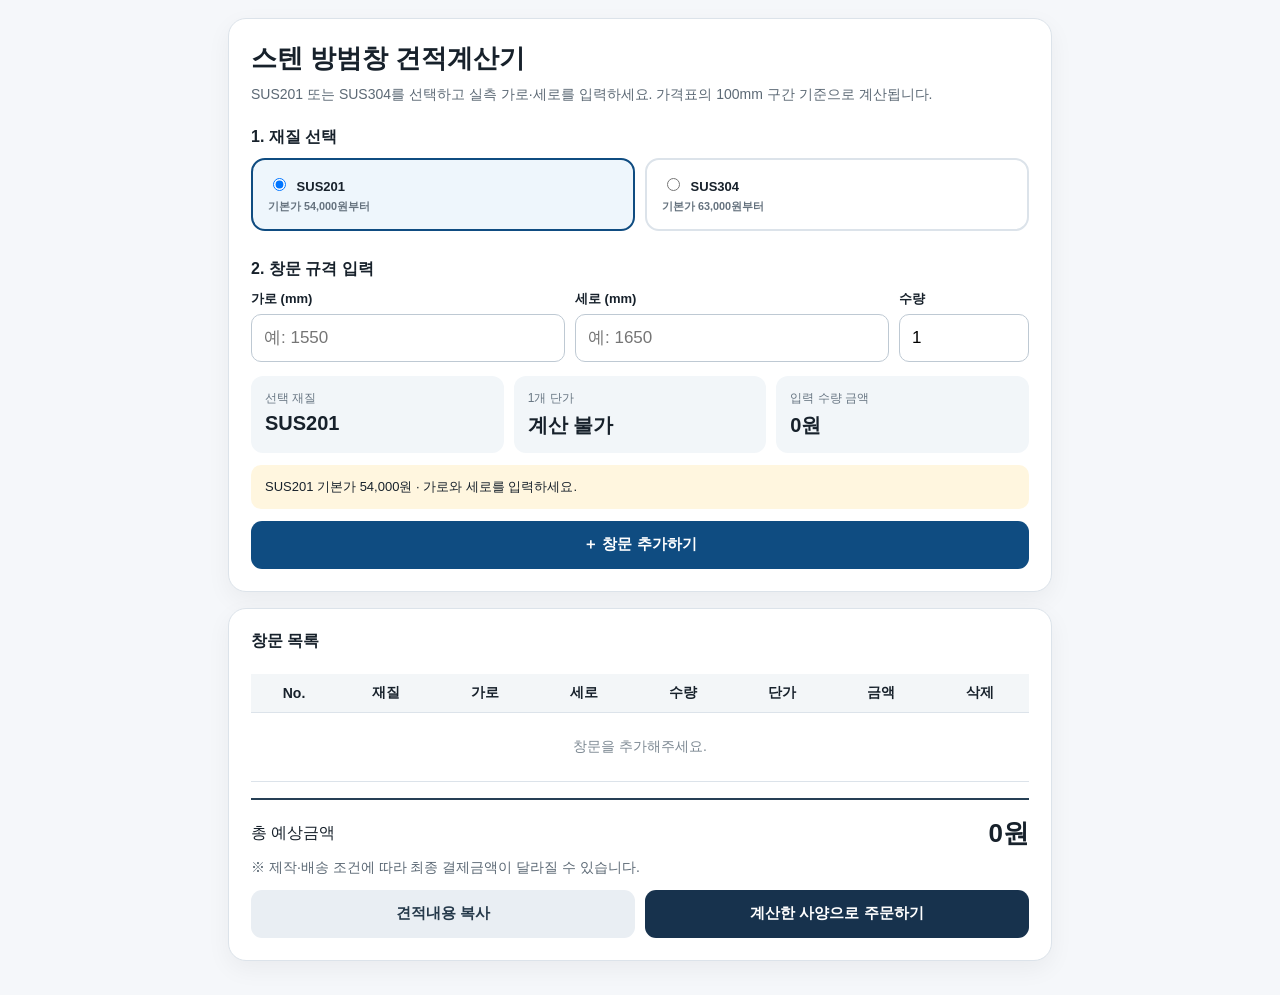
==== window-guard-table-calculator/index.html @ 2af93cd7 "Add files via upload" ====
<!doctype html>
<html lang="ko">
<head>
<meta charset="utf-8">
<meta name="viewport" content="width=device-width, initial-scale=1">
<title>강동자바라 스텐 방범창 견적계산기</title>
<style>
:root{--brand:#0f4c81;--brand2:#17324d;--line:#dce3ea;--bg:#f5f7fa;--danger:#c62828}
*{box-sizing:border-box}
body{margin:0;background:var(--bg);font-family:Pretendard,"Noto Sans KR",Arial,sans-serif;color:#17212b}
.wrap{max-width:860px;margin:0 auto;padding:18px}
.card{background:#fff;border:1px solid var(--line);border-radius:18px;padding:22px;box-shadow:0 8px 24px rgba(0,0,0,.05);margin-bottom:16px}
h1{font-size:26px;margin:0 0 8px}
.sub{color:#5c6975;font-size:14px;line-height:1.5}
.step{font-size:16px;font-weight:800;margin:22px 0 10px}
.materials{display:grid;grid-template-columns:1fr 1fr;gap:10px}
.material{border:2px solid var(--line);border-radius:14px;padding:15px;cursor:pointer}
.material.active{border-color:var(--brand);background:#eef6fc}
.material input{margin-right:7px}
.material strong{display:block;margin-bottom:4px}
.material small{color:#65727e}
.grid{display:grid;grid-template-columns:1fr 1fr 130px;gap:10px}
label{display:block;font-size:13px;font-weight:700;margin-bottom:6px}
input[type=number]{width:100%;height:48px;border:1px solid #bec9d3;border-radius:10px;padding:0 12px;font-size:17px}
button,a.btn{border:0;border-radius:11px;height:48px;padding:0 16px;font-size:15px;font-weight:800;cursor:pointer;text-decoration:none;display:inline-flex;align-items:center;justify-content:center}
.primary{background:var(--brand);color:#fff}
.secondary{background:#e9eef3;color:#25394a}
.dark{background:var(--brand2);color:#fff}
.full{width:100%}
.result{display:grid;grid-template-columns:1fr 1fr 1fr;gap:10px;margin-top:14px}
.result>div{background:#f2f6f9;border-radius:12px;padding:14px}
.result span{display:block;font-size:12px;color:#687683;margin-bottom:5px}
.result strong{font-size:20px}
.notice{margin-top:12px;padding:12px 14px;border-radius:10px;background:#fff6df;font-size:13px;line-height:1.5}
table{width:100%;border-collapse:collapse;margin-top:12px;font-size:14px}
th,td{padding:10px 7px;border-bottom:1px solid var(--line);text-align:center}
th{background:#f3f6f8}
.delete{color:var(--danger);background:none;height:auto;padding:4px}
.total{display:flex;justify-content:space-between;align-items:center;margin-top:16px;padding-top:16px;border-top:2px solid #263f55}
.total strong{font-size:26px}
.actions{display:grid;grid-template-columns:1fr 1fr;gap:10px;margin-top:12px}
.empty{padding:25px 5px;text-align:center;color:#7d8993}
@media(max-width:640px){
 .wrap{padding:10px} .card{padding:17px;border-radius:14px}
 .grid{grid-template-columns:1fr 1fr} .grid .qty{grid-column:1/-1}
 .result{grid-template-columns:1fr} .actions{grid-template-columns:1fr}
 table{font-size:12px} th,td{padding:8px 3px}
 h1{font-size:22px}
}
</style>
</head>
<body>
<div class="wrap">
  <div class="card">
    <h1>스텐 방범창 견적계산기</h1>
    <div class="sub">SUS201 또는 SUS304를 선택하고 실측 가로·세로를 입력하세요. 가격표의 100mm 구간 기준으로 계산됩니다.</div>

    <div class="step">1. 재질 선택</div>
    <div class="materials">
      <label class="material active" id="m201">
        <strong><input type="radio" name="material" value="201" checked> SUS201</strong>
        <small>기본가 54,000원부터</small>
      </label>
      <label class="material" id="m304">
        <strong><input type="radio" name="material" value="304"> SUS304</strong>
        <small>기본가 63,000원부터</small>
      </label>
    </div>

    <div class="step">2. 창문 규격 입력</div>
    <div class="grid">
      <div><label for="width">가로 (mm)</label><input id="width" type="number" min="1" max="2400" placeholder="예: 1550"></div>
      <div><label for="height">세로 (mm)</label><input id="height" type="number" min="1" max="2400" placeholder="예: 1650"></div>
      <div class="qty"><label for="qty">수량</label><input id="qty" type="number" min="1" value="1"></div>
    </div>

    <div class="result">
      <div><span>선택 재질</span><strong id="rMaterial">SUS201</strong></div>
      <div><span>1개 단가</span><strong id="rUnit">0원</strong></div>
      <div><span>입력 수량 금액</span><strong id="rSubtotal">0원</strong></div>
    </div>
    <div class="notice" id="guide">입력 가능 범위: 가로·세로 각각 1~2,400mm</div>
    <button class="primary full" id="addBtn" style="margin-top:12px">＋ 창문 추가하기</button>
  </div>

  <div class="card">
    <div class="step" style="margin-top:0">창문 목록</div>
    <div style="overflow-x:auto">
      <table>
        <thead><tr><th>No.</th><th>재질</th><th>가로</th><th>세로</th><th>수량</th><th>단가</th><th>금액</th><th>삭제</th></tr></thead>
        <tbody id="list"><tr><td colspan="8" class="empty">창문을 추가해주세요.</td></tr></tbody>
      </table>
    </div>
    <div class="total"><span>총 예상금액</span><strong id="grandTotal">0원</strong></div>
    <div class="sub" style="margin-top:6px">※ 제작·배송 조건에 따라 최종 결제금액이 달라질 수 있습니다.</div>
    <div class="actions">
      <button class="secondary" id="copyBtn">견적내용 복사</button>
      <a class="btn dark" id="orderBtn" target="_blank" rel="noopener" href="https://kdjavara.kr/product/테스트-sus-셀프-시공-304스테인리스-방범창-완조립제품-스텐-창문-셀프-설치-맞춤-제작/775/category/52/display/1/">계산한 사양으로 주문하기</a>
    </div>
  </div>
</div>
<script>
const TABLES = {
  "201": [[54, 60, 66, 72, 78, 84, 90, 96, 102, 108, 114, 120, 126, 132, 138, 144], [60, 67, 73, 80, 87, 93, 100, 107, 113, 120, 127, 133, 140, 147, 153, 160], [66, 73, 81, 88, 95, 103, 110, 117, 125, 132, 139, 147, 154, 161, 169, 176], [72, 80, 88, 96, 104, 112, 120, 128, 136, 144, 152, 160, 168, 176, 184, 192], [78, 87, 95, 104, 113, 121, 130, 139, 147, 156, 165, 173, 182, 191, 199, 208], [84, 93, 103, 112, 121, 131, 140, 149, 159, 168, 177, 187, 196, 205, 215, 224], [90, 100, 110, 120, 130, 140, 150, 160, 170, 180, 190, 200, 210, 220, 230, 240], [96, 107, 117, 128, 139, 149, 160, 171, 181, 192, 203, 213, 224, 235, 245, 256], [102, 113, 125, 136, 147, 159, 170, 181, 193, 204, 215, 227, 238, 249, 261, 272], [108, 120, 132, 144, 156, 168, 180, 192, 204, 216, 228, 240, 252, 264, 276, 288], [114, 127, 139, 152, 165, 177, 190, 203, 215, 228, 241, 253, 266, 279, 291, 304], [120, 133, 147, 160, 173, 187, 200, 213, 227, 240, 253, 267, 280, 293, 307, 320], [126, 140, 154, 168, 182, 196, 210, 224, 238, 252, 266, 280, 294, 308, 322, 336], [132, 147, 161, 176, 191, 205, 220, 235, 249, 264, 279, 293, 308, 323, 337, 352], [138, 153, 169, 184, 199, 215, 230, 245, 261, 276, 291, 307, 322, 337, 353, 368], [144, 160, 176, 192, 208, 224, 240, 256, 272, 288, 304, 320, 336, 352, 368, 384]],
  "304": [[63, 70, 77, 84, 91, 98, 105, 112, 119, 126, 133, 140, 147, 154, 161, 168], [70, 78, 86, 93, 101, 109, 117, 124, 132, 140, 148, 156, 163, 171, 179, 187], [77, 86, 94, 103, 111, 120, 128, 137, 145, 154, 163, 171, 180, 188, 197, 205], [84, 93, 103, 112, 121, 131, 140, 149, 159, 168, 177, 187, 196, 205, 215, 224], [91, 101, 111, 121, 131, 142, 152, 162, 172, 182, 192, 202, 212, 222, 233, 243], [98, 109, 120, 131, 142, 152, 163, 174, 185, 196, 207, 218, 229, 240, 250, 261], [105, 117, 128, 140, 152, 163, 175, 187, 198, 210, 222, 233, 245, 257, 268, 280], [112, 124, 137, 149, 162, 174, 187, 199, 212, 224, 236, 249, 261, 274, 286, 299], [119, 132, 145, 159, 172, 185, 198, 212, 225, 238, 251, 264, 278, 291, 304, 317], [126, 140, 154, 168, 182, 196, 210, 224, 238, 252, 266, 280, 294, 308, 322, 336], [133, 148, 163, 177, 192, 207, 222, 236, 251, 266, 281, 296, 310, 325, 340, 355], [140, 156, 171, 187, 202, 218, 233, 249, 264, 280, 296, 311, 327, 342, 358, 373], [147, 163, 180, 196, 212, 229, 245, 261, 278, 294, 310, 327, 343, 359, 376, 392], [154, 171, 188, 205, 222, 240, 257, 274, 291, 308, 325, 342, 359, 376, 394, 411], [161, 179, 197, 215, 233, 250, 268, 286, 304, 322, 340, 358, 376, 394, 411, 429], [168, 187, 205, 224, 243, 261, 280, 299, 317, 336, 355, 373, 392, 411, 429, 448]]
};
const BASE = {"201":54000,"304":63000};
let items = [];

const $ = id => document.getElementById(id);
const money = n => Number(n||0).toLocaleString("ko-KR")+"원";

function material(){
  return document.querySelector('input[name="material"]:checked').value;
}
function indexFor(mm){
  if (!Number.isFinite(mm) || mm < 1 || mm > 2400) return -1;
  if (mm <= 900) return 0;
  return Math.ceil((mm - 900) / 100);
}
function quote(mat,w,h){
  const ci=indexFor(w), ri=indexFor(h);
  if(ci<0||ri<0) return null;
  return TABLES[mat][ri][ci]*1000;
}
function current(){
  const mat=material(), w=Number($("width").value), h=Number($("height").value), qty=Math.max(1,Number($("qty").value)||1);
  const unit=quote(mat,w,h);
  return {mat,w,h,qty,unit,subtotal:unit===null?0:unit*qty};
}
function update(){
  const x=current();
  $("rMaterial").textContent="SUS"+x.mat;
  $("rUnit").textContent=x.unit===null?"계산 불가":money(x.unit);
  $("rSubtotal").textContent=x.unit===null?"0원":money(x.subtotal);
  if(!x.w||!x.h) $("guide").textContent=`SUS${x.mat} 기본가 ${money(BASE[x.mat])} · 가로와 세로를 입력하세요.`;
  else if(x.unit===null) $("guide").textContent="가로·세로는 각각 1~2,400mm까지만 계산할 수 있습니다.";
  else {
    const c=indexFor(x.w), r=indexFor(x.h);
    const range=i=>i===0?"~900":`${901+(i-1)*100}~${900+i*100}`;
    $("guide").textContent=`적용 구간: 가로 ${range(c)}mm × 세로 ${range(r)}mm`;
  }
}
function render(){
  const tbody=$("list");
  if(!items.length) tbody.innerHTML='<tr><td colspan="8" class="empty">창문을 추가해주세요.</td></tr>';
  else tbody.innerHTML=items.map((x,i)=>`<tr>
    <td>${i+1}</td><td>SUS${x.mat}</td><td>${x.w.toLocaleString()}</td><td>${x.h.toLocaleString()}</td>
    <td>${x.qty}</td><td>${money(x.unit)}</td><td><strong>${money(x.subtotal)}</strong></td>
    <td><button class="delete" onclick="removeItem(${i})">삭제</button></td></tr>`).join("");
  $("grandTotal").textContent=money(items.reduce((s,x)=>s+x.subtotal,0));
}
function removeItem(i){items.splice(i,1);render();}
window.removeItem=removeItem;

document.querySelectorAll('input[name="material"]').forEach(el=>el.addEventListener("change",()=>{
  document.querySelectorAll(".material").forEach(x=>x.classList.remove("active"));
  el.closest(".material").classList.add("active");
  update();
}));
["width","height","qty"].forEach(id=>$(id).addEventListener("input",update));

$("addBtn").addEventListener("click",()=>{
  const x=current();
  if(!x.w||!x.h) return alert("가로와 세로를 입력해주세요.");
  if(x.unit===null) return alert("가로·세로는 각각 1~2,400mm 범위로 입력해주세요.");
  items.push(x); render();
});

$("copyBtn").addEventListener("click",async()=>{
  if(!items.length) return alert("먼저 창문을 추가해주세요.");
  const total=items.reduce((s,x)=>s+x.subtotal,0);
  const lines=["[강동자바라 스텐 방범창 견적]"];
  items.forEach((x,i)=>lines.push(`${i+1}. SUS${x.mat} / ${x.w}×${x.h}mm / ${x.qty}개 / ${money(x.subtotal)}`));
  lines.push(`총 예상금액: ${money(total)}`);
  lines.push("※ 최종금액은 제작·배송 조건 확인 후 확정");
  try{await navigator.clipboard.writeText(lines.join("\n"));alert("견적내용을 복사했습니다.");}
  catch(e){prompt("아래 내용을 복사해주세요.",lines.join("\n"));}
});
$("orderBtn").addEventListener("click",(e)=>{
  if(items.length) $("copyBtn").click();
});
update(); render();
</script>
</body>
</html>
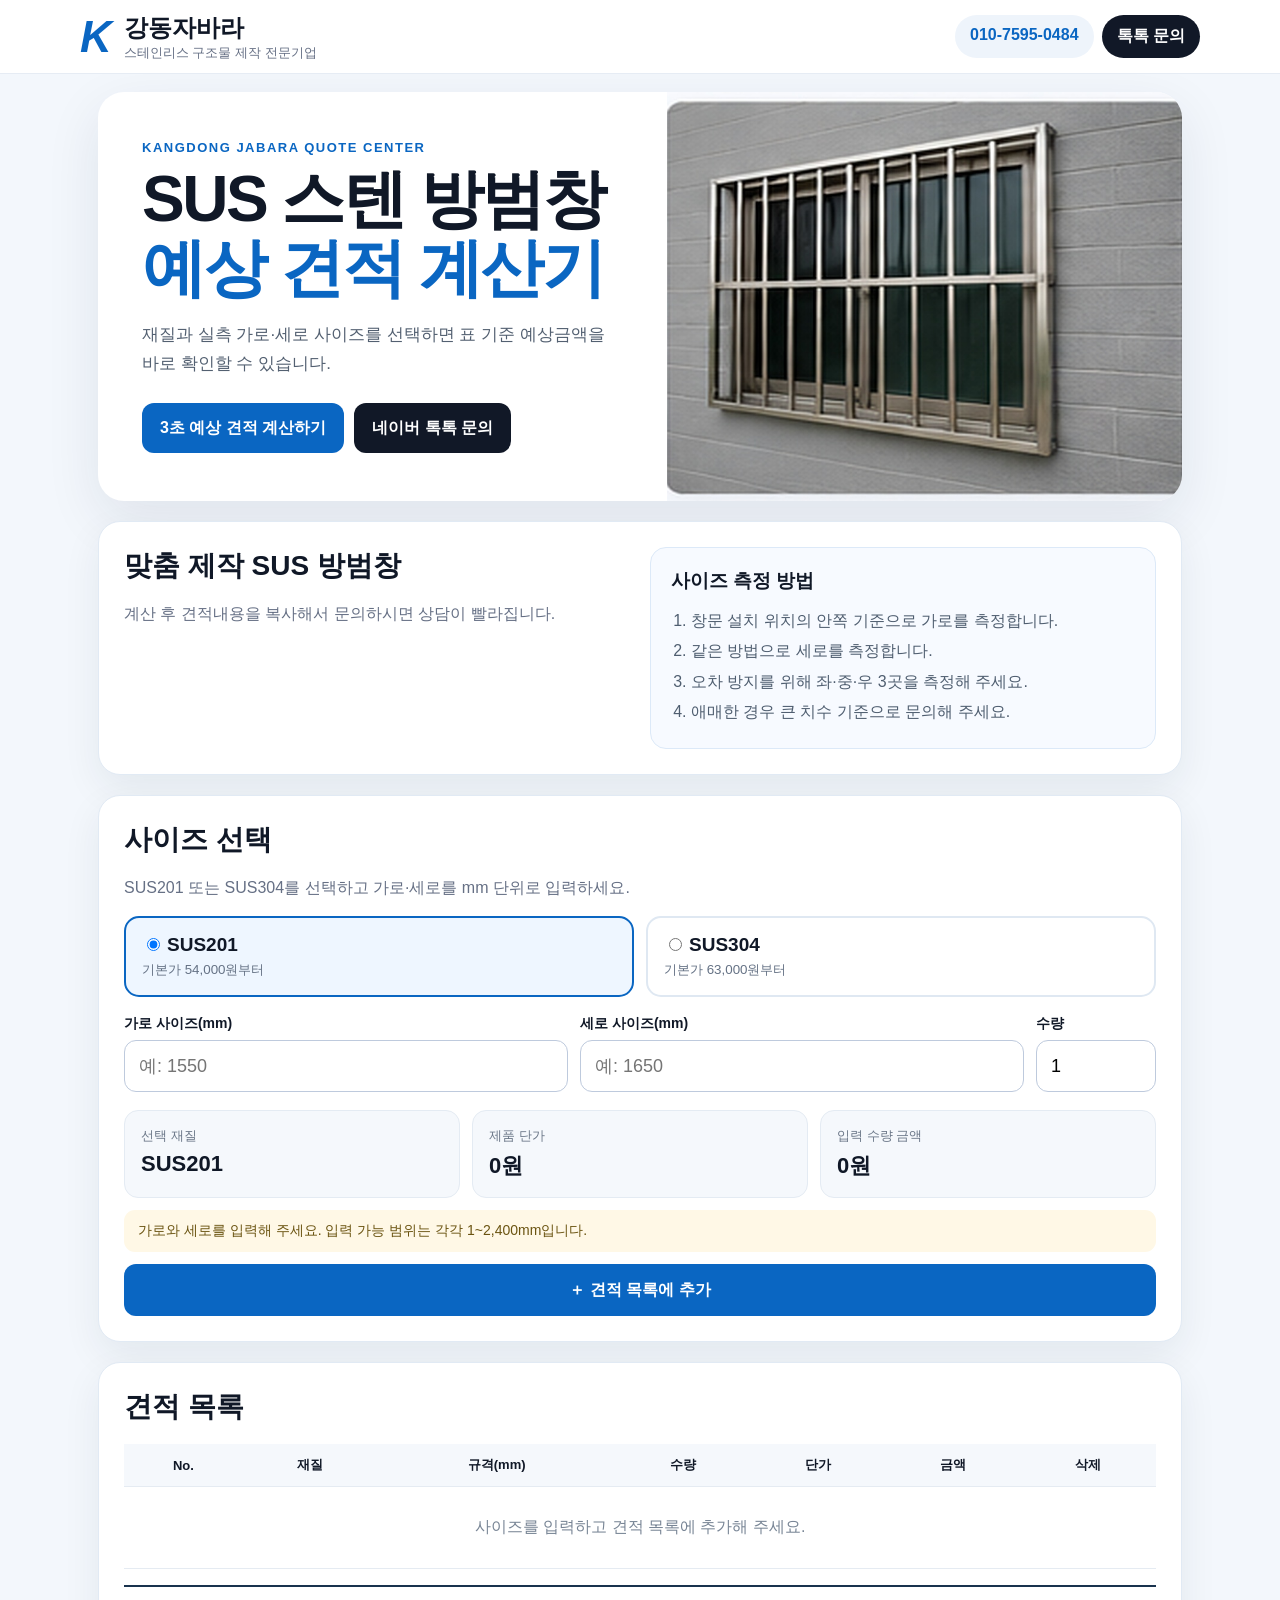
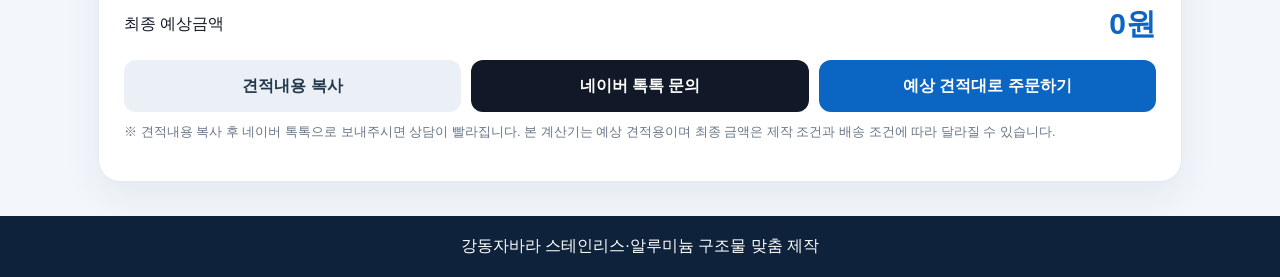
==== commit 06d286f1: "Add files via upload" ====
--- a/window-guard-table-calculator/index.html
+++ b/window-guard-table-calculator/index.html
@@ -1,186 +1,9 @@
-<!doctype html>
-<html lang="ko">
-<head>
-<meta charset="utf-8">
-<meta name="viewport" content="width=device-width, initial-scale=1">
-<title>강동자바라 스텐 방범창 견적계산기</title>
-<style>
-:root{--brand:#0f4c81;--brand2:#17324d;--line:#dce3ea;--bg:#f5f7fa;--danger:#c62828}
-*{box-sizing:border-box}
-body{margin:0;background:var(--bg);font-family:Pretendard,"Noto Sans KR",Arial,sans-serif;color:#17212b}
-.wrap{max-width:860px;margin:0 auto;padding:18px}
-.card{background:#fff;border:1px solid var(--line);border-radius:18px;padding:22px;box-shadow:0 8px 24px rgba(0,0,0,.05);margin-bottom:16px}
-h1{font-size:26px;margin:0 0 8px}
-.sub{color:#5c6975;font-size:14px;line-height:1.5}
-.step{font-size:16px;font-weight:800;margin:22px 0 10px}
-.materials{display:grid;grid-template-columns:1fr 1fr;gap:10px}
-.material{border:2px solid var(--line);border-radius:14px;padding:15px;cursor:pointer}
-.material.active{border-color:var(--brand);background:#eef6fc}
-.material input{margin-right:7px}
-.material strong{display:block;margin-bottom:4px}
-.material small{color:#65727e}
-.grid{display:grid;grid-template-columns:1fr 1fr 130px;gap:10px}
-label{display:block;font-size:13px;font-weight:700;margin-bottom:6px}
-input[type=number]{width:100%;height:48px;border:1px solid #bec9d3;border-radius:10px;padding:0 12px;font-size:17px}
-button,a.btn{border:0;border-radius:11px;height:48px;padding:0 16px;font-size:15px;font-weight:800;cursor:pointer;text-decoration:none;display:inline-flex;align-items:center;justify-content:center}
-.primary{background:var(--brand);color:#fff}
-.secondary{background:#e9eef3;color:#25394a}
-.dark{background:var(--brand2);color:#fff}
-.full{width:100%}
-.result{display:grid;grid-template-columns:1fr 1fr 1fr;gap:10px;margin-top:14px}
-.result>div{background:#f2f6f9;border-radius:12px;padding:14px}
-.result span{display:block;font-size:12px;color:#687683;margin-bottom:5px}
-.result strong{font-size:20px}
-.notice{margin-top:12px;padding:12px 14px;border-radius:10px;background:#fff6df;font-size:13px;line-height:1.5}
-table{width:100%;border-collapse:collapse;margin-top:12px;font-size:14px}
-th,td{padding:10px 7px;border-bottom:1px solid var(--line);text-align:center}
-th{background:#f3f6f8}
-.delete{color:var(--danger);background:none;height:auto;padding:4px}
-.total{display:flex;justify-content:space-between;align-items:center;margin-top:16px;padding-top:16px;border-top:2px solid #263f55}
-.total strong{font-size:26px}
-.actions{display:grid;grid-template-columns:1fr 1fr;gap:10px;margin-top:12px}
-.empty{padding:25px 5px;text-align:center;color:#7d8993}
-@media(max-width:640px){
- .wrap{padding:10px} .card{padding:17px;border-radius:14px}
- .grid{grid-template-columns:1fr 1fr} .grid .qty{grid-column:1/-1}
- .result{grid-template-columns:1fr} .actions{grid-template-columns:1fr}
- table{font-size:12px} th,td{padding:8px 3px}
- h1{font-size:22px}
-}
-</style>
-</head>
-<body>
-<div class="wrap">
-  <div class="card">
-    <h1>스텐 방범창 견적계산기</h1>
-    <div class="sub">SUS201 또는 SUS304를 선택하고 실측 가로·세로를 입력하세요. 가격표의 100mm 구간 기준으로 계산됩니다.</div>
-
-    <div class="step">1. 재질 선택</div>
-    <div class="materials">
-      <label class="material active" id="m201">
-        <strong><input type="radio" name="material" value="201" checked> SUS201</strong>
-        <small>기본가 54,000원부터</small>
-      </label>
-      <label class="material" id="m304">
-        <strong><input type="radio" name="material" value="304"> SUS304</strong>
-        <small>기본가 63,000원부터</small>
-      </label>
-    </div>
-
-    <div class="step">2. 창문 규격 입력</div>
-    <div class="grid">
-      <div><label for="width">가로 (mm)</label><input id="width" type="number" min="1" max="2400" placeholder="예: 1550"></div>
-      <div><label for="height">세로 (mm)</label><input id="height" type="number" min="1" max="2400" placeholder="예: 1650"></div>
-      <div class="qty"><label for="qty">수량</label><input id="qty" type="number" min="1" value="1"></div>
-    </div>
-
-    <div class="result">
-      <div><span>선택 재질</span><strong id="rMaterial">SUS201</strong></div>
-      <div><span>1개 단가</span><strong id="rUnit">0원</strong></div>
-      <div><span>입력 수량 금액</span><strong id="rSubtotal">0원</strong></div>
-    </div>
-    <div class="notice" id="guide">입력 가능 범위: 가로·세로 각각 1~2,400mm</div>
-    <button class="primary full" id="addBtn" style="margin-top:12px">＋ 창문 추가하기</button>
-  </div>
-
-  <div class="card">
-    <div class="step" style="margin-top:0">창문 목록</div>
-    <div style="overflow-x:auto">
-      <table>
-        <thead><tr><th>No.</th><th>재질</th><th>가로</th><th>세로</th><th>수량</th><th>단가</th><th>금액</th><th>삭제</th></tr></thead>
-        <tbody id="list"><tr><td colspan="8" class="empty">창문을 추가해주세요.</td></tr></tbody>
-      </table>
-    </div>
-    <div class="total"><span>총 예상금액</span><strong id="grandTotal">0원</strong></div>
-    <div class="sub" style="margin-top:6px">※ 제작·배송 조건에 따라 최종 결제금액이 달라질 수 있습니다.</div>
-    <div class="actions">
-      <button class="secondary" id="copyBtn">견적내용 복사</button>
-      <a class="btn dark" id="orderBtn" target="_blank" rel="noopener" href="https://kdjavara.kr/product/테스트-sus-셀프-시공-304스테인리스-방범창-완조립제품-스텐-창문-셀프-설치-맞춤-제작/775/category/52/display/1/">계산한 사양으로 주문하기</a>
-    </div>
-  </div>
-</div>
-<script>
-const TABLES = {
-  "201": [[54, 60, 66, 72, 78, 84, 90, 96, 102, 108, 114, 120, 126, 132, 138, 144], [60, 67, 73, 80, 87, 93, 100, 107, 113, 120, 127, 133, 140, 147, 153, 160], [66, 73, 81, 88, 95, 103, 110, 117, 125, 132, 139, 147, 154, 161, 169, 176], [72, 80, 88, 96, 104, 112, 120, 128, 136, 144, 152, 160, 168, 176, 184, 192], [78, 87, 95, 104, 113, 121, 130, 139, 147, 156, 165, 173, 182, 191, 199, 208], [84, 93, 103, 112, 121, 131, 140, 149, 159, 168, 177, 187, 196, 205, 215, 224], [90, 100, 110, 120, 130, 140, 150, 160, 170, 180, 190, 200, 210, 220, 230, 240], [96, 107, 117, 128, 139, 149, 160, 171, 181, 192, 203, 213, 224, 235, 245, 256], [102, 113, 125, 136, 147, 159, 170, 181, 193, 204, 215, 227, 238, 249, 261, 272], [108, 120, 132, 144, 156, 168, 180, 192, 204, 216, 228, 240, 252, 264, 276, 288], [114, 127, 139, 152, 165, 177, 190, 203, 215, 228, 241, 253, 266, 279, 291, 304], [120, 133, 147, 160, 173, 187, 200, 213, 227, 240, 253, 267, 280, 293, 307, 320], [126, 140, 154, 168, 182, 196, 210, 224, 238, 252, 266, 280, 294, 308, 322, 336], [132, 147, 161, 176, 191, 205, 220, 235, 249, 264, 279, 293, 308, 323, 337, 352], [138, 153, 169, 184, 199, 215, 230, 245, 261, 276, 291, 307, 322, 337, 353, 368], [144, 160, 176, 192, 208, 224, 240, 256, 272, 288, 304, 320, 336, 352, 368, 384]],
-  "304": [[63, 70, 77, 84, 91, 98, 105, 112, 119, 126, 133, 140, 147, 154, 161, 168], [70, 78, 86, 93, 101, 109, 117, 124, 132, 140, 148, 156, 163, 171, 179, 187], [77, 86, 94, 103, 111, 120, 128, 137, 145, 154, 163, 171, 180, 188, 197, 205], [84, 93, 103, 112, 121, 131, 140, 149, 159, 168, 177, 187, 196, 205, 215, 224], [91, 101, 111, 121, 131, 142, 152, 162, 172, 182, 192, 202, 212, 222, 233, 243], [98, 109, 120, 131, 142, 152, 163, 174, 185, 196, 207, 218, 229, 240, 250, 261], [105, 117, 128, 140, 152, 163, 175, 187, 198, 210, 222, 233, 245, 257, 268, 280], [112, 124, 137, 149, 162, 174, 187, 199, 212, 224, 236, 249, 261, 274, 286, 299], [119, 132, 145, 159, 172, 185, 198, 212, 225, 238, 251, 264, 278, 291, 304, 317], [126, 140, 154, 168, 182, 196, 210, 224, 238, 252, 266, 280, 294, 308, 322, 336], [133, 148, 163, 177, 192, 207, 222, 236, 251, 266, 281, 296, 310, 325, 340, 355], [140, 156, 171, 187, 202, 218, 233, 249, 264, 280, 296, 311, 327, 342, 358, 373], [147, 163, 180, 196, 212, 229, 245, 261, 278, 294, 310, 327, 343, 359, 376, 392], [154, 171, 188, 205, 222, 240, 257, 274, 291, 308, 325, 342, 359, 376, 394, 411], [161, 179, 197, 215, 233, 250, 268, 286, 304, 322, 340, 358, 376, 394, 411, 429], [168, 187, 205, 224, 243, 261, 280, 299, 317, 336, 355, 373, 392, 411, 429, 448]]
-};
-const BASE = {"201":54000,"304":63000};
-let items = [];
-
-const $ = id => document.getElementById(id);
-const money = n => Number(n||0).toLocaleString("ko-KR")+"원";
-
-function material(){
-  return document.querySelector('input[name="material"]:checked').value;
-}
-function indexFor(mm){
-  if (!Number.isFinite(mm) || mm < 1 || mm > 2400) return -1;
-  if (mm <= 900) return 0;
-  return Math.ceil((mm - 900) / 100);
-}
-function quote(mat,w,h){
-  const ci=indexFor(w), ri=indexFor(h);
-  if(ci<0||ri<0) return null;
-  return TABLES[mat][ri][ci]*1000;
-}
-function current(){
-  const mat=material(), w=Number($("width").value), h=Number($("height").value), qty=Math.max(1,Number($("qty").value)||1);
-  const unit=quote(mat,w,h);
-  return {mat,w,h,qty,unit,subtotal:unit===null?0:unit*qty};
-}
-function update(){
-  const x=current();
-  $("rMaterial").textContent="SUS"+x.mat;
-  $("rUnit").textContent=x.unit===null?"계산 불가":money(x.unit);
-  $("rSubtotal").textContent=x.unit===null?"0원":money(x.subtotal);
-  if(!x.w||!x.h) $("guide").textContent=`SUS${x.mat} 기본가 ${money(BASE[x.mat])} · 가로와 세로를 입력하세요.`;
-  else if(x.unit===null) $("guide").textContent="가로·세로는 각각 1~2,400mm까지만 계산할 수 있습니다.";
-  else {
-    const c=indexFor(x.w), r=indexFor(x.h);
-    const range=i=>i===0?"~900":`${901+(i-1)*100}~${900+i*100}`;
-    $("guide").textContent=`적용 구간: 가로 ${range(c)}mm × 세로 ${range(r)}mm`;
-  }
-}
-function render(){
-  const tbody=$("list");
-  if(!items.length) tbody.innerHTML='<tr><td colspan="8" class="empty">창문을 추가해주세요.</td></tr>';
-  else tbody.innerHTML=items.map((x,i)=>`<tr>
-    <td>${i+1}</td><td>SUS${x.mat}</td><td>${x.w.toLocaleString()}</td><td>${x.h.toLocaleString()}</td>
-    <td>${x.qty}</td><td>${money(x.unit)}</td><td><strong>${money(x.subtotal)}</strong></td>
-    <td><button class="delete" onclick="removeItem(${i})">삭제</button></td></tr>`).join("");
-  $("grandTotal").textContent=money(items.reduce((s,x)=>s+x.subtotal,0));
-}
-function removeItem(i){items.splice(i,1);render();}
-window.removeItem=removeItem;
-
-document.querySelectorAll('input[name="material"]').forEach(el=>el.addEventListener("change",()=>{
-  document.querySelectorAll(".material").forEach(x=>x.classList.remove("active"));
-  el.closest(".material").classList.add("active");
-  update();
-}));
-["width","height","qty"].forEach(id=>$(id).addEventListener("input",update));
-
-$("addBtn").addEventListener("click",()=>{
-  const x=current();
-  if(!x.w||!x.h) return alert("가로와 세로를 입력해주세요.");
-  if(x.unit===null) return alert("가로·세로는 각각 1~2,400mm 범위로 입력해주세요.");
-  items.push(x); render();
-});
-
-$("copyBtn").addEventListener("click",async()=>{
-  if(!items.length) return alert("먼저 창문을 추가해주세요.");
-  const total=items.reduce((s,x)=>s+x.subtotal,0);
-  const lines=["[강동자바라 스텐 방범창 견적]"];
-  items.forEach((x,i)=>lines.push(`${i+1}. SUS${x.mat} / ${x.w}×${x.h}mm / ${x.qty}개 / ${money(x.subtotal)}`));
-  lines.push(`총 예상금액: ${money(total)}`);
-  lines.push("※ 최종금액은 제작·배송 조건 확인 후 확정");
-  try{await navigator.clipboard.writeText(lines.join("\n"));alert("견적내용을 복사했습니다.");}
-  catch(e){prompt("아래 내용을 복사해주세요.",lines.join("\n"));}
-});
-$("orderBtn").addEventListener("click",(e)=>{
-  if(items.length) $("copyBtn").click();
-});
-update(); render();
-</script>
-</body>
-</html>
+<!doctype html><html lang="ko"><head><meta charset="utf-8"><meta name="viewport" content="width=device-width,initial-scale=1"><title>강동자바라 SUS 스텐 방범창 견적센터</title><style>
+*{box-sizing:border-box}html{scroll-behavior:smooth}body{margin:0;background:#f3f7fc;color:#101827;font-family:Arial,"Malgun Gothic",sans-serif}a{color:inherit}header{height:74px;background:#fff;border-bottom:1px solid #e6ecf4;display:flex;align-items:center;justify-content:space-between;padding:0 max(18px,calc((100vw - 1120px)/2));position:sticky;top:0;z-index:10}.brand{display:flex;align-items:center;gap:12px}.mark{font-size:44px;color:#0a66c2;font-style:italic}.brand strong,.brand small{display:block}.brand strong{font-size:24px}.brand small{color:#667085}nav{display:flex;gap:8px}nav a{padding:11px 15px;border-radius:999px;background:#eef4fb;color:#0a66c2;text-decoration:none;font-weight:900}nav .talk{background:#111827;color:#fff}main{width:min(1120px,100%);margin:auto;padding:18px 18px 34px}.hero{display:grid;grid-template-columns:1.05fr .95fr;background:#fff;border-radius:26px;overflow:hidden;box-shadow:0 18px 55px rgba(18,38,63,.09);min-height:390px}.hero-copy{padding:48px 44px;display:flex;flex-direction:column;justify-content:center}.eyebrow{margin:0 0 10px;color:#0a66c2;font-weight:900;letter-spacing:1.5px;font-size:13px}h1{margin:0;font-size:clamp(40px,5vw,64px);line-height:1.08;letter-spacing:-2.5px}h1 em{display:block;color:#0a66c2;font-style:normal}.lead{margin:18px 0 0;color:#536071;line-height:1.7;font-size:17px}.hero-actions{display:flex;gap:10px;margin-top:24px}.hero-actions a{height:50px;padding:0 18px;border-radius:12px;display:inline-flex;align-items:center;justify-content:center;text-decoration:none;font-weight:900}.primary{background:#0a66c2;color:#fff}.dark{background:#111827;color:#fff}.hero img{width:100%;height:100%;min-height:390px;object-fit:cover}.panel{margin-top:20px;background:#fff;border:1px solid #e1eaf4;border-radius:22px;padding:25px;box-shadow:0 14px 38px rgba(18,38,63,.07)}.panel h2{margin:0 0 6px;font-size:28px}.muted{color:#667085;line-height:1.6}.measure{display:grid;grid-template-columns:1fr 1fr;gap:20px}.guide{background:#f7faff;border:1px solid #dce9f8;border-radius:16px;padding:20px}.guide h3{margin:0 0 12px}.guide ol{margin:0;padding-left:20px;line-height:1.9;color:#4f5e70}.form{display:grid;grid-template-columns:1fr 1fr 120px;gap:12px}label.title{display:block;font-size:14px;font-weight:900;margin-bottom:7px}input[type=number]{width:100%;height:52px;border:1px solid #becadd;border-radius:12px;padding:0 14px;font-size:18px;outline:none}input[type=number]:focus{border-color:#0a66c2;box-shadow:0 0 0 3px rgba(10,102,194,.1)}.materials{display:grid;grid-template-columns:1fr 1fr;gap:12px;margin-bottom:18px}.material{border:2px solid #dfe8f2;border-radius:15px;padding:16px;cursor:pointer;background:#fff}.material.active{border-color:#0a66c2;background:#eef6ff}.material strong{display:block;font-size:19px}.material small{display:block;margin-top:5px;color:#647184}.material input{margin-right:7px}.summary{display:grid;grid-template-columns:repeat(3,1fr);gap:12px;margin-top:18px}.summary>div{background:#f5f8fc;border:1px solid #e4ebf3;border-radius:14px;padding:16px}.summary span{display:block;color:#6b7788;font-size:13px;margin-bottom:6px}.summary strong{font-size:22px}.range{margin-top:12px;padding:12px 14px;border-radius:11px;background:#fff8e6;color:#6a5310;font-size:14px}button,.btn{border:0;height:52px;border-radius:12px;padding:0 18px;font-size:16px;font-weight:900;cursor:pointer;text-decoration:none;display:flex;align-items:center;justify-content:center}.add{width:100%;margin-top:12px;background:#0a66c2;color:#fff}table{width:100%;border-collapse:collapse;margin-top:12px}th,td{border-bottom:1px solid #e5ebf2;padding:12px 8px;text-align:center}th{background:#f5f8fc;font-size:13px}.del{background:none;color:#c62828;height:auto;padding:4px}.empty{color:#788595;padding:30px}.total{display:flex;align-items:center;justify-content:space-between;border-top:2px solid #19334e;margin-top:16px;padding-top:17px}.total strong{font-size:30px;color:#0a66c2}.actions{display:grid;grid-template-columns:1fr 1fr 1fr;gap:10px;margin-top:15px}.secondary{background:#eaf0f6;color:#24384b}.notice{font-size:13px;color:#697586;line-height:1.6;margin-top:10px}footer{background:#0e223c;color:#fff;text-align:center;padding:20px}@media(max-width:850px){.hero{grid-template-columns:1fr}.hero img{height:260px;min-height:260px}.measure{grid-template-columns:1fr}.form{grid-template-columns:1fr 1fr}.form .qty{grid-column:1/-1}.actions{grid-template-columns:1fr}}@media(max-width:600px){header{height:auto;align-items:flex-start;flex-direction:column;gap:10px;padding:12px 15px}nav{width:100%}nav a{flex:1;text-align:center}main{padding:10px 8px 24px}.hero-copy{padding:32px 22px}h1{font-size:42px;letter-spacing:-1.5px}.hero-actions{flex-direction:column}.panel{padding:18px}.materials,.summary{grid-template-columns:1fr}table{font-size:12px}th,td{padding:9px 4px}}
+</style></head><body><header><div class="brand"><b class="mark">K</b><span><strong>강동자바라</strong><small>스테인리스 구조물 제작 전문기업</small></span></div><nav><a href="tel:01075950484">010-7595-0484</a><a class="talk" href="https://talk.naver.com/ct/w4a85f?frm=psf" target="_blank">톡톡 문의</a></nav></header><main><section class="hero"><div class="hero-copy"><p class="eyebrow">KANGDONG JABARA QUOTE CENTER</p><h1>SUS 스텐 방범창<em>예상 견적 계산기</em></h1><p class="lead">재질과 실측 가로·세로 사이즈를 선택하면 표 기준 예상금액을 바로 확인할 수 있습니다.</p><div class="hero-actions"><a class="primary" href="#calculator">3초 예상 견적 계산하기</a><a class="dark" href="https://talk.naver.com/ct/w4a85f?frm=psf" target="_blank">네이버 톡톡 문의</a></div></div><img src="stainless-window.jpg" alt="SUS 스텐 방범창 제품 이미지"></section>
+<section class="panel measure"><div><h2>맞춤 제작 SUS 방범창</h2><p class="muted">계산 후 견적내용을 복사해서 문의하시면 상담이 빨라집니다.</p></div><div class="guide"><h3>사이즈 측정 방법</h3><ol><li>창문 설치 위치의 안쪽 기준으로 가로를 측정합니다.</li><li>같은 방법으로 세로를 측정합니다.</li><li>오차 방지를 위해 좌·중·우 3곳을 측정해 주세요.</li><li>애매한 경우 큰 치수 기준으로 문의해 주세요.</li></ol></div></section>
+<section class="panel" id="calculator"><h2>사이즈 선택</h2><p class="muted">SUS201 또는 SUS304를 선택하고 가로·세로를 mm 단위로 입력하세요.</p><div class="materials"><label class="material active"><strong><input type="radio" name="mat" value="201" checked>SUS201</strong><small>기본가 54,000원부터</small></label><label class="material"><strong><input type="radio" name="mat" value="304">SUS304</strong><small>기본가 63,000원부터</small></label></div><div class="form"><div><label class="title" for="w">가로 사이즈(mm)</label><input id="w" type="number" min="1" max="2400" placeholder="예: 1550"></div><div><label class="title" for="h">세로 사이즈(mm)</label><input id="h" type="number" min="1" max="2400" placeholder="예: 1650"></div><div class="qty"><label class="title" for="q">수량</label><input id="q" type="number" min="1" value="1"></div></div><div class="summary"><div><span>선택 재질</span><strong id="smat">SUS201</strong></div><div><span>제품 단가</span><strong id="unit">0원</strong></div><div><span>입력 수량 금액</span><strong id="sub">0원</strong></div></div><div class="range" id="range">가로와 세로를 입력해 주세요. 입력 가능 범위는 각각 1~2,400mm입니다.</div><button class="add" id="add">＋ 견적 목록에 추가</button></section>
+<section class="panel"><h2>견적 목록</h2><div style="overflow-x:auto"><table><thead><tr><th>No.</th><th>재질</th><th>규격(mm)</th><th>수량</th><th>단가</th><th>금액</th><th>삭제</th></tr></thead><tbody id="rows"><tr><td colspan="7" class="empty">사이즈를 입력하고 견적 목록에 추가해 주세요.</td></tr></tbody></table></div><div class="total"><span>최종 예상금액</span><strong id="total">0원</strong></div><div class="actions"><button class="secondary" id="copy">견적내용 복사</button><a class="btn dark" href="https://talk.naver.com/ct/w4a85f?frm=psf" target="_blank">네이버 톡톡 문의</a><a class="btn primary" href="https://kdjavara.kr/product/테스트-sus-셀프-시공-304스테인리스-방범창-완조립제품-스텐-창문-셀프-설치-맞춤-제작/775/category/52/display/1/" target="_blank">예상 견적대로 주문하기</a></div><p class="notice">※ 견적내용 복사 후 네이버 톡톡으로 보내주시면 상담이 빨라집니다. 본 계산기는 예상 견적용이며 최종 금액은 제작 조건과 배송 조건에 따라 달라질 수 있습니다.</p></section></main><footer>강동자바라 스테인리스·알루미늄 구조물 맞춤 제작</footer><script>
+const T={"201":[[54, 60, 66, 72, 78, 84, 90, 96, 102, 108, 114, 120, 126, 132, 138, 144], [60, 67, 73, 80, 87, 93, 100, 107, 113, 120, 127, 133, 140, 147, 153, 160], [66, 73, 81, 88, 95, 103, 110, 117, 125, 132, 139, 147, 154, 161, 169, 176], [72, 80, 88, 96, 104, 112, 120, 128, 136, 144, 152, 160, 168, 176, 184, 192], [78, 87, 95, 104, 113, 121, 130, 139, 147, 156, 165, 173, 182, 191, 199, 208], [84, 93, 103, 112, 121, 131, 140, 149, 159, 168, 177, 187, 196, 205, 215, 224], [90, 100, 110, 120, 130, 140, 150, 160, 170, 180, 190, 200, 210, 220, 230, 240], [96, 107, 117, 128, 139, 149, 160, 171, 181, 192, 203, 213, 224, 235, 245, 256], [102, 113, 125, 136, 147, 159, 170, 181, 193, 204, 215, 227, 238, 249, 261, 272], [108, 120, 132, 144, 156, 168, 180, 192, 204, 216, 228, 240, 252, 264, 276, 288], [114, 127, 139, 152, 165, 177, 190, 203, 215, 228, 241, 253, 266, 279, 291, 304], [120, 133, 147, 160, 173, 187, 200, 213, 227, 240, 253, 267, 280, 293, 307, 320], [126, 140, 154, 168, 182, 196, 210, 224, 238, 252, 266, 280, 294, 308, 322, 336], [132, 147, 161, 176, 191, 205, 220, 235, 249, 264, 279, 293, 308, 323, 337, 352], [138, 153, 169, 184, 199, 215, 230, 245, 261, 276, 291, 307, 322, 337, 353, 368], [144, 160, 176, 192, 208, 224, 240, 256, 272, 288, 304, 320, 336, 352, 368, 384]],"304":[[63, 70, 77, 84, 91, 98, 105, 112, 119, 126, 133, 140, 147, 154, 161, 168], [70, 78, 86, 93, 101, 109, 117, 124, 132, 140, 148, 156, 163, 171, 179, 187], [77, 86, 94, 103, 111, 120, 128, 137, 145, 154, 163, 171, 180, 188, 197, 205], [84, 93, 103, 112, 121, 131, 140, 149, 159, 168, 177, 187, 196, 205, 215, 224], [91, 101, 111, 121, 131, 142, 152, 162, 172, 182, 192, 202, 212, 222, 233, 243], [98, 109, 120, 131, 142, 152, 163, 174, 185, 196, 207, 218, 229, 240, 250, 261], [105, 117, 128, 140, 152, 163, 175, 187, 198, 210, 222, 233, 245, 257, 268, 280], [112, 124, 137, 149, 162, 174, 187, 199, 212, 224, 236, 249, 261, 274, 286, 299], [119, 132, 145, 159, 172, 185, 198, 212, 225, 238, 251, 264, 278, 291, 304, 317], [126, 140, 154, 168, 182, 196, 210, 224, 238, 252, 266, 280, 294, 308, 322, 336], [133, 148, 163, 177, 192, 207, 222, 236, 251, 266, 281, 296, 310, 325, 340, 355], [140, 156, 171, 187, 202, 218, 233, 249, 264, 280, 296, 311, 327, 342, 358, 373], [147, 163, 180, 196, 212, 229, 245, 261, 278, 294, 310, 327, 343, 359, 376, 392], [154, 171, 188, 205, 222, 240, 257, 274, 291, 308, 325, 342, 359, 376, 394, 411], [161, 179, 197, 215, 233, 250, 268, 286, 304, 322, 340, 358, 376, 394, 411, 429], [168, 187, 205, 224, 243, 261, 280, 299, 317, 336, 355, 373, 392, 411, 429, 448]]};let items=[];const $=x=>document.getElementById(x),money=n=>Number(n||0).toLocaleString('ko-KR')+'원';function mat(){return document.querySelector('input[name=mat]:checked').value}function ix(v){if(!Number.isFinite(v)||v<1||v>2400)return-1;return v<=900?0:Math.ceil((v-900)/100)}function price(m,w,h){let c=ix(w),r=ix(h);return c<0||r<0?null:T[m][r][c]*1000}function cur(){let m=mat(),w=+$('w').value,h=+$('h').value,q=Math.max(1,+$('q').value||1),u=price(m,w,h);return{m,w,h,q,u,s:u===null?0:u*q}}function rng(i){return i===0?'1~900':(901+(i-1)*100)+'~'+(900+i*100)}function update(){let x=cur();$('smat').textContent='SUS'+x.m;$('unit').textContent=x.u===null?'계산 불가':money(x.u);$('sub').textContent=x.u===null?'0원':money(x.s);$('range').textContent=!x.w||!x.h?'가로와 세로를 입력해 주세요. 입력 가능 범위는 각각 1~2,400mm입니다.':x.u===null?'가로·세로는 각각 1~2,400mm까지만 계산할 수 있습니다.':'적용 가격표 구간: 가로 '+rng(ix(x.w))+'mm × 세로 '+rng(ix(x.h))+'mm'}function render(){$('rows').innerHTML=items.length?items.map((x,i)=>`<tr><td>${i+1}</td><td>SUS${x.m}</td><td>${x.w.toLocaleString()} × ${x.h.toLocaleString()}</td><td>${x.q}</td><td>${money(x.u)}</td><td><b>${money(x.s)}</b></td><td><button class="del" onclick="removeItem(${i})">삭제</button></td></tr>`).join(''):'<tr><td colspan="7" class="empty">사이즈를 입력하고 견적 목록에 추가해 주세요.</td></tr>';$('total').textContent=money(items.reduce((a,x)=>a+x.s,0))}window.removeItem=i=>{items.splice(i,1);render()};document.querySelectorAll('input[name=mat]').forEach(e=>e.onchange=()=>{document.querySelectorAll('.material').forEach(x=>x.classList.remove('active'));e.closest('.material').classList.add('active');update()});['w','h','q'].forEach(x=>$(x).oninput=update);$('add').onclick=()=>{let x=cur();if(!x.w||!x.h)return alert('가로와 세로를 입력해 주세요.');if(x.u===null)return alert('가로·세로는 각각 1~2,400mm 범위로 입력해 주세요.');items.push(x);render()};$('copy').onclick=async()=>{if(!items.length)return alert('먼저 견적 목록을 추가해 주세요.');let lines=['[강동자바라 SUS 스텐 방범창 예상견적]'];items.forEach((x,i)=>lines.push(`${i+1}. SUS${x.m} / ${x.w}×${x.h}mm / ${x.q}개 / ${money(x.s)}`));lines.push('총 예상금액: '+money(items.reduce((a,x)=>a+x.s,0)));lines.push('※ 최종금액은 제작·배송 조건 확인 후 확정');let text=lines.join('
+');try{await navigator.clipboard.writeText(text);alert('견적내용을 복사했습니다.')}catch(e){prompt('아래 내용을 복사해 주세요.',text)}};update();render();
+</script></body></html>
